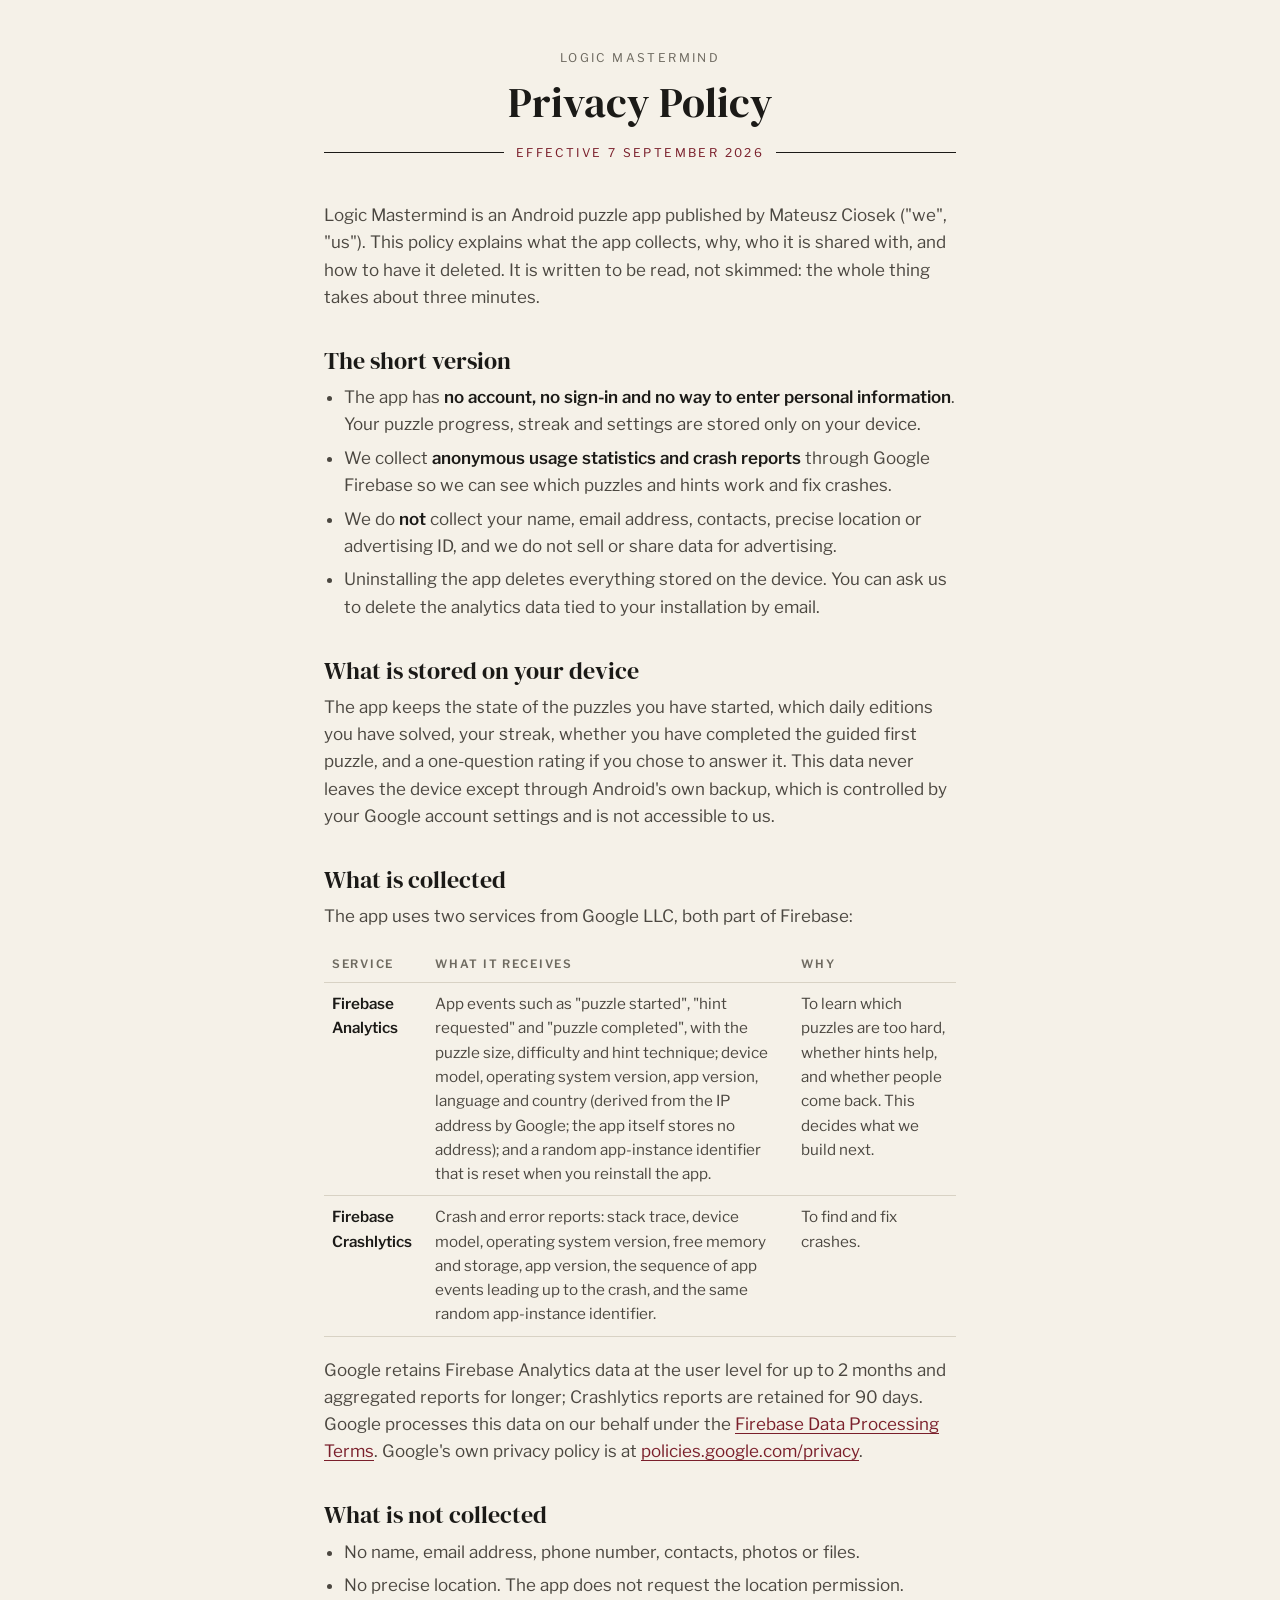
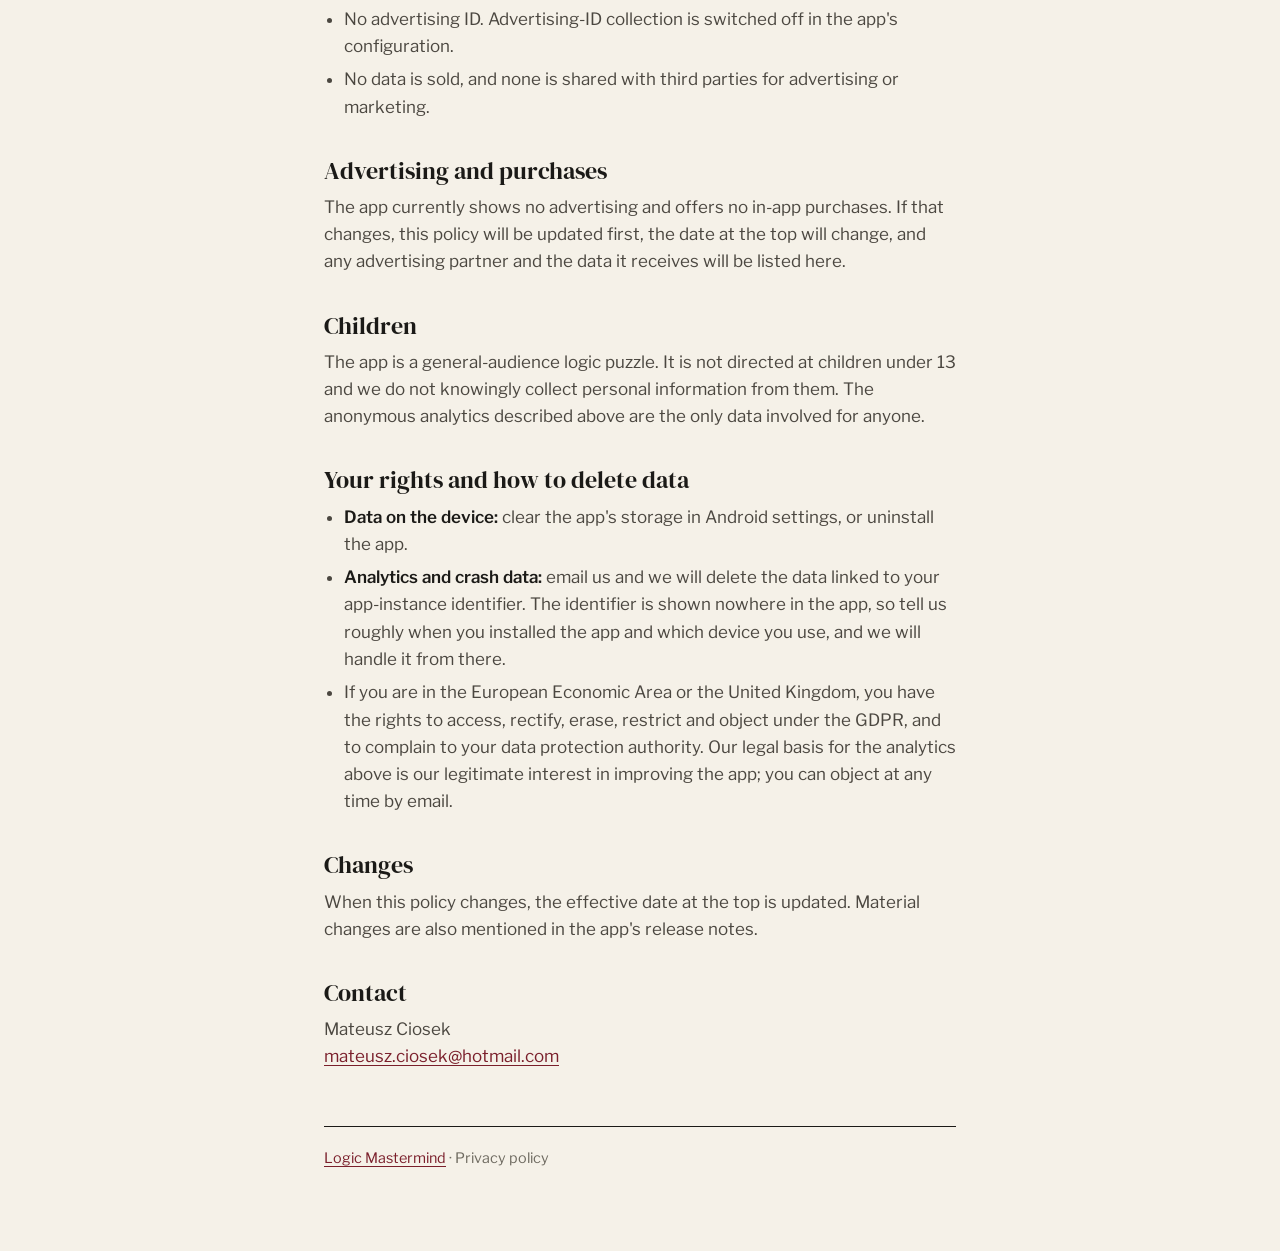
==== privacy/index.html @ 0b4f51cb "Landing page and privacy policy" ====
<!doctype html>
<html lang="en">
<head>
<meta charset="utf-8">
<meta name="viewport" content="width=device-width, initial-scale=1">
<title>Privacy Policy · Logic Mastermind</title>
<meta name="description" content="What the Logic Mastermind Android app collects, why, and how to have it deleted.">
<link rel="preconnect" href="https://fonts.googleapis.com">
<link rel="preconnect" href="https://fonts.gstatic.com" crossorigin>
<link href="https://fonts.googleapis.com/css2?family=DM+Serif+Display:ital@0;1&family=Libre+Franklin:wght@400;600&display=swap" rel="stylesheet">
<link rel="stylesheet" href="../style.css">
</head>
<body>
<main>
  <header>
    <p class="eyebrow">Logic Mastermind</p>
    <h1>Privacy Policy</h1>
    <p class="rule">Effective 7 September 2026</p>
  </header>

  <p>Logic Mastermind is an Android puzzle app published by Mateusz Ciosek ("we", "us"). This policy
  explains what the app collects, why, who it is shared with, and how to have it deleted. It is
  written to be read, not skimmed: the whole thing takes about three minutes.</p>

  <h2>The short version</h2>
  <ul>
    <li>The app has <strong>no account, no sign-in and no way to enter personal information</strong>.
      Your puzzle progress, streak and settings are stored only on your device.</li>
    <li>We collect <strong>anonymous usage statistics and crash reports</strong> through Google
      Firebase so we can see which puzzles and hints work and fix crashes.</li>
    <li>We do <strong>not</strong> collect your name, email address, contacts, precise location or
      advertising ID, and we do not sell or share data for advertising.</li>
    <li>Uninstalling the app deletes everything stored on the device. You can ask us to delete the
      analytics data tied to your installation by email.</li>
  </ul>

  <h2>What is stored on your device</h2>
  <p>The app keeps the state of the puzzles you have started, which daily editions you have solved,
  your streak, whether you have completed the guided first puzzle, and a one-question rating if you
  chose to answer it. This data never leaves the device except through Android's own backup, which
  is controlled by your Google account settings and is not accessible to us.</p>

  <h2>What is collected</h2>
  <p>The app uses two services from Google LLC, both part of Firebase:</p>
  <table>
    <thead><tr><th>Service</th><th>What it receives</th><th>Why</th></tr></thead>
    <tbody>
      <tr>
        <td><strong>Firebase Analytics</strong></td>
        <td>App events such as "puzzle started", "hint requested" and "puzzle completed", with the
          puzzle size, difficulty and hint technique; device model, operating system version, app
          version, language and country (derived from the IP address by Google; the app itself
          stores no address); and a random app-instance identifier that is reset when you
          reinstall the app.</td>
        <td>To learn which puzzles are too hard, whether hints help, and whether people come back.
          This decides what we build next.</td>
      </tr>
      <tr>
        <td><strong>Firebase Crashlytics</strong></td>
        <td>Crash and error reports: stack trace, device model, operating system version, free memory
          and storage, app version, the sequence of app events leading up to the crash, and the same
          random app-instance identifier.</td>
        <td>To find and fix crashes.</td>
      </tr>
    </tbody>
  </table>
  <p>Google retains Firebase Analytics data at the user level for up to 2 months and aggregated
  reports for longer; Crashlytics reports are retained for 90 days. Google processes this data on
  our behalf under the
  <a href="https://firebase.google.com/terms/data-processing-terms">Firebase Data Processing Terms</a>.
  Google's own privacy policy is at
  <a href="https://policies.google.com/privacy">policies.google.com/privacy</a>.</p>

  <h2>What is not collected</h2>
  <ul>
    <li>No name, email address, phone number, contacts, photos or files.</li>
    <li>No precise location. The app does not request the location permission.</li>
    <li>No advertising ID. Advertising-ID collection is switched off in the app's configuration.</li>
    <li>No data is sold, and none is shared with third parties for advertising or marketing.</li>
  </ul>

  <h2>Advertising and purchases</h2>
  <p>The app currently shows no advertising and offers no in-app purchases. If that changes, this
  policy will be updated first, the date at the top will change, and any advertising partner and the
  data it receives will be listed here.</p>

  <h2>Children</h2>
  <p>The app is a general-audience logic puzzle. It is not directed at children under 13 and we do
  not knowingly collect personal information from them. The anonymous analytics described above are
  the only data involved for anyone.</p>

  <h2>Your rights and how to delete data</h2>
  <ul>
    <li><strong>Data on the device:</strong> clear the app's storage in Android settings, or
      uninstall the app.</li>
    <li><strong>Analytics and crash data:</strong> email us and we will delete the data linked to
      your app-instance identifier. The identifier is shown nowhere in the app, so tell us roughly
      when you installed the app and which device you use, and we will handle it from there.</li>
    <li>If you are in the European Economic Area or the United Kingdom, you have the rights to
      access, rectify, erase, restrict and object under the GDPR, and to complain to your data
      protection authority. Our legal basis for the analytics above is our legitimate interest in
      improving the app; you can object at any time by email.</li>
  </ul>

  <h2>Changes</h2>
  <p>When this policy changes, the effective date at the top is updated. Material changes are also
  mentioned in the app's release notes.</p>

  <h2>Contact</h2>
  <p>Mateusz Ciosek<br>
  <a href="mailto:mateusz.ciosek@hotmail.com">mateusz.ciosek@hotmail.com</a></p>

  <footer>
    <a href="../">Logic Mastermind</a> · Privacy policy
  </footer>
</main>
</body>
</html>
---- style.css ----
:root {
  --paper: #F5F1E8; --cell: #FAF7F0; --ink: #1B1A17; --body: #4B4740; --muted: #6E6A60;
  --faint: #D8D2C4; --burgundy: #7A1F2B;
}
* { box-sizing: border-box; }
html { background: var(--paper); color-scheme: light; }
body {
  margin: 0; background: var(--paper); color: var(--body);
  font-family: "Libre Franklin", "Segoe UI", system-ui, sans-serif;
  font-size: 17px; line-height: 1.6;
}
main { max-width: 42rem; margin: 0 auto; padding: 3rem 1.25rem 5rem; }
header { text-align: center; margin-bottom: 2.5rem; }
.eyebrow {
  font-size: 0.75rem; letter-spacing: 0.2em; text-transform: uppercase; color: var(--muted);
  margin: 0 0 0.75rem;
}
h1, h2 {
  font-family: "DM Serif Display", Georgia, serif; font-weight: 400; color: var(--ink);
  line-height: 1.15; margin: 0;
}
h1 { font-size: 2.6rem; }
h2 { font-size: 1.5rem; margin: 2.25rem 0 0.6rem; }
.rule {
  display: flex; align-items: center; gap: 0.75rem; margin: 1rem 0 0;
  font-size: 0.75rem; letter-spacing: 0.2em; text-transform: uppercase; color: var(--burgundy);
}
.rule::before, .rule::after { content: ""; flex: 1; height: 1px; background: var(--ink); }
p { margin: 0 0 1rem; }
ul { padding-left: 1.25rem; margin: 0 0 1rem; }
li { margin-bottom: 0.4rem; }
a { color: var(--burgundy); text-decoration-thickness: 1px; text-underline-offset: 3px; }
strong { color: var(--ink); font-weight: 600; }
table { border-collapse: collapse; width: 100%; margin: 0 0 1.25rem; font-size: 0.95rem; }
th, td { text-align: left; vertical-align: top; padding: 0.55rem 0.5rem; border-bottom: 1px solid var(--faint); }
th { font-size: 0.72rem; letter-spacing: 0.15em; text-transform: uppercase; color: var(--muted); font-weight: 600; }
footer { margin-top: 3.5rem; padding-top: 1.25rem; border-top: 1px solid var(--ink); color: var(--muted); font-size: 0.9rem; }
.quiet { color: var(--muted); font-style: italic; }
@media (max-width: 480px) {
  h1 { font-size: 2.1rem; }
  table, thead, tbody, tr, th, td { display: block; }
  thead { display: none; }
  td { padding: 0.35rem 0; border: 0; }
  tr { border-bottom: 1px solid var(--faint); padding: 0.6rem 0; }
}
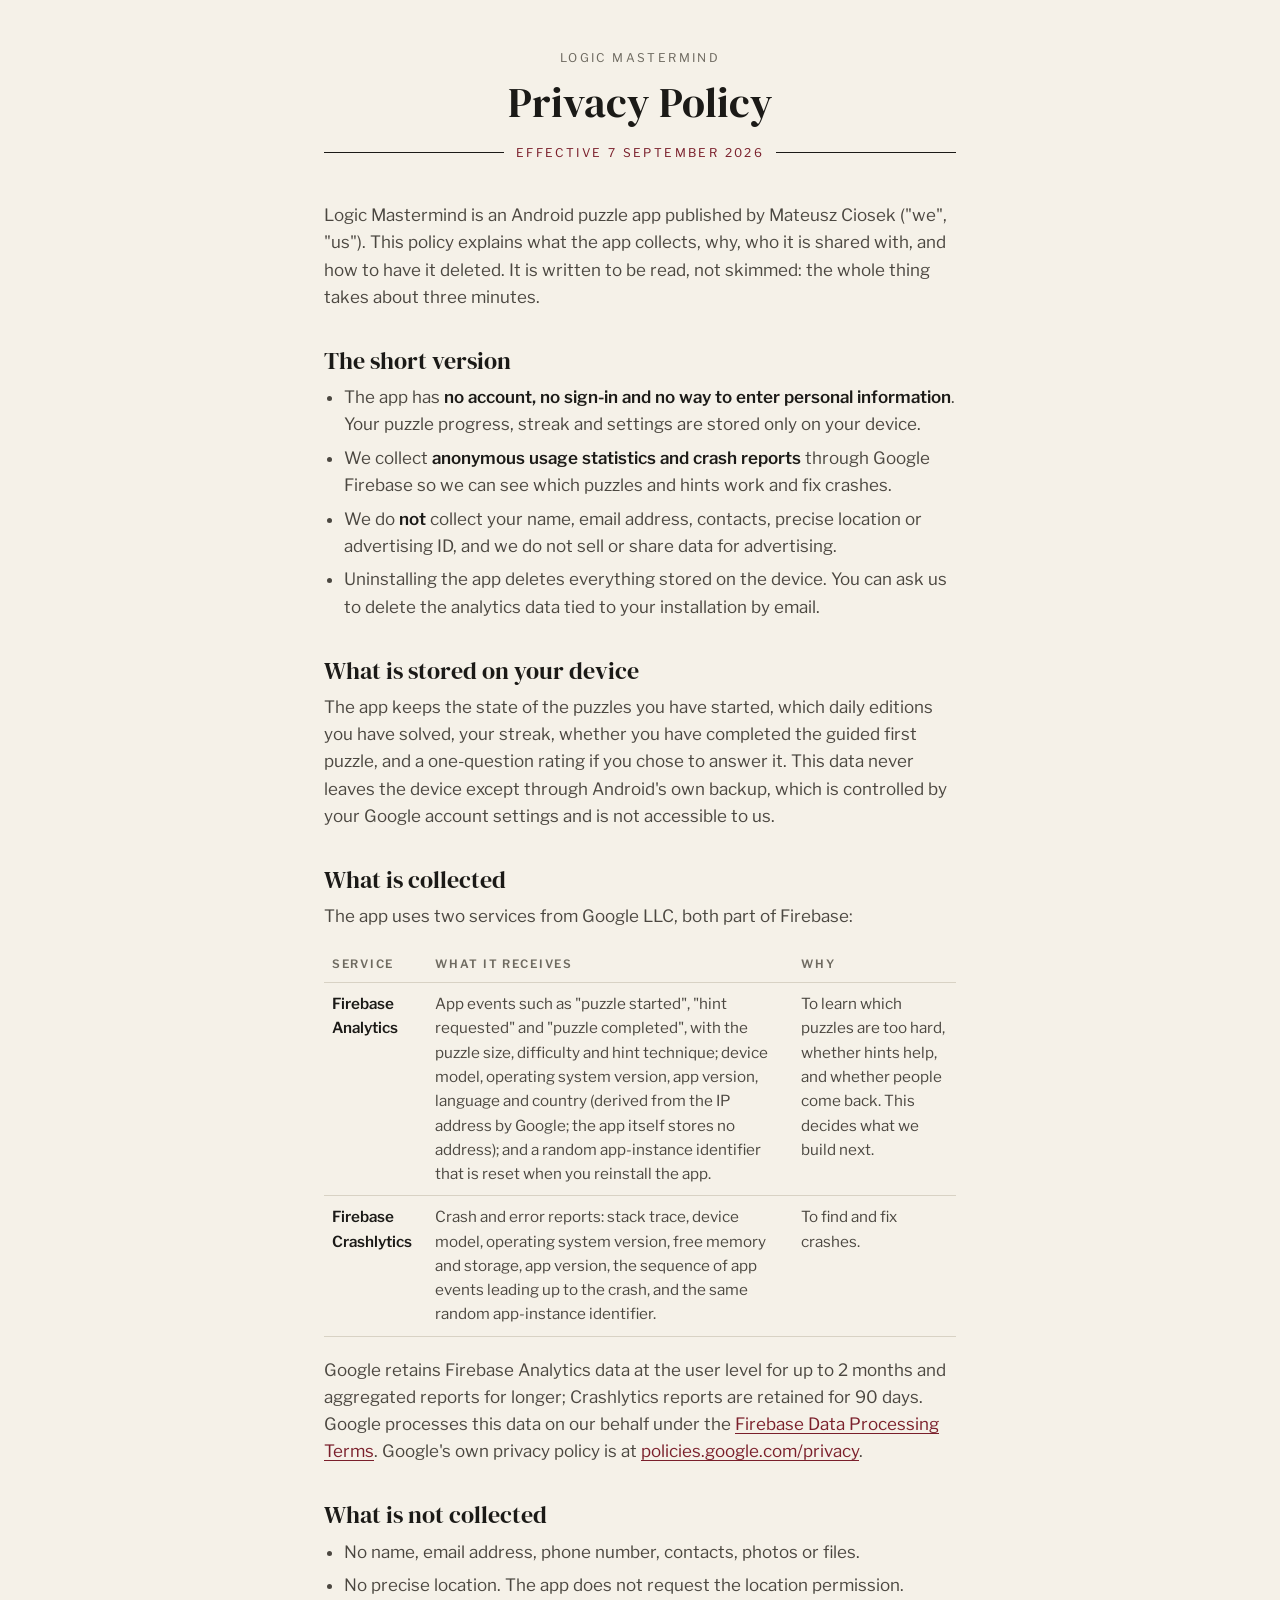
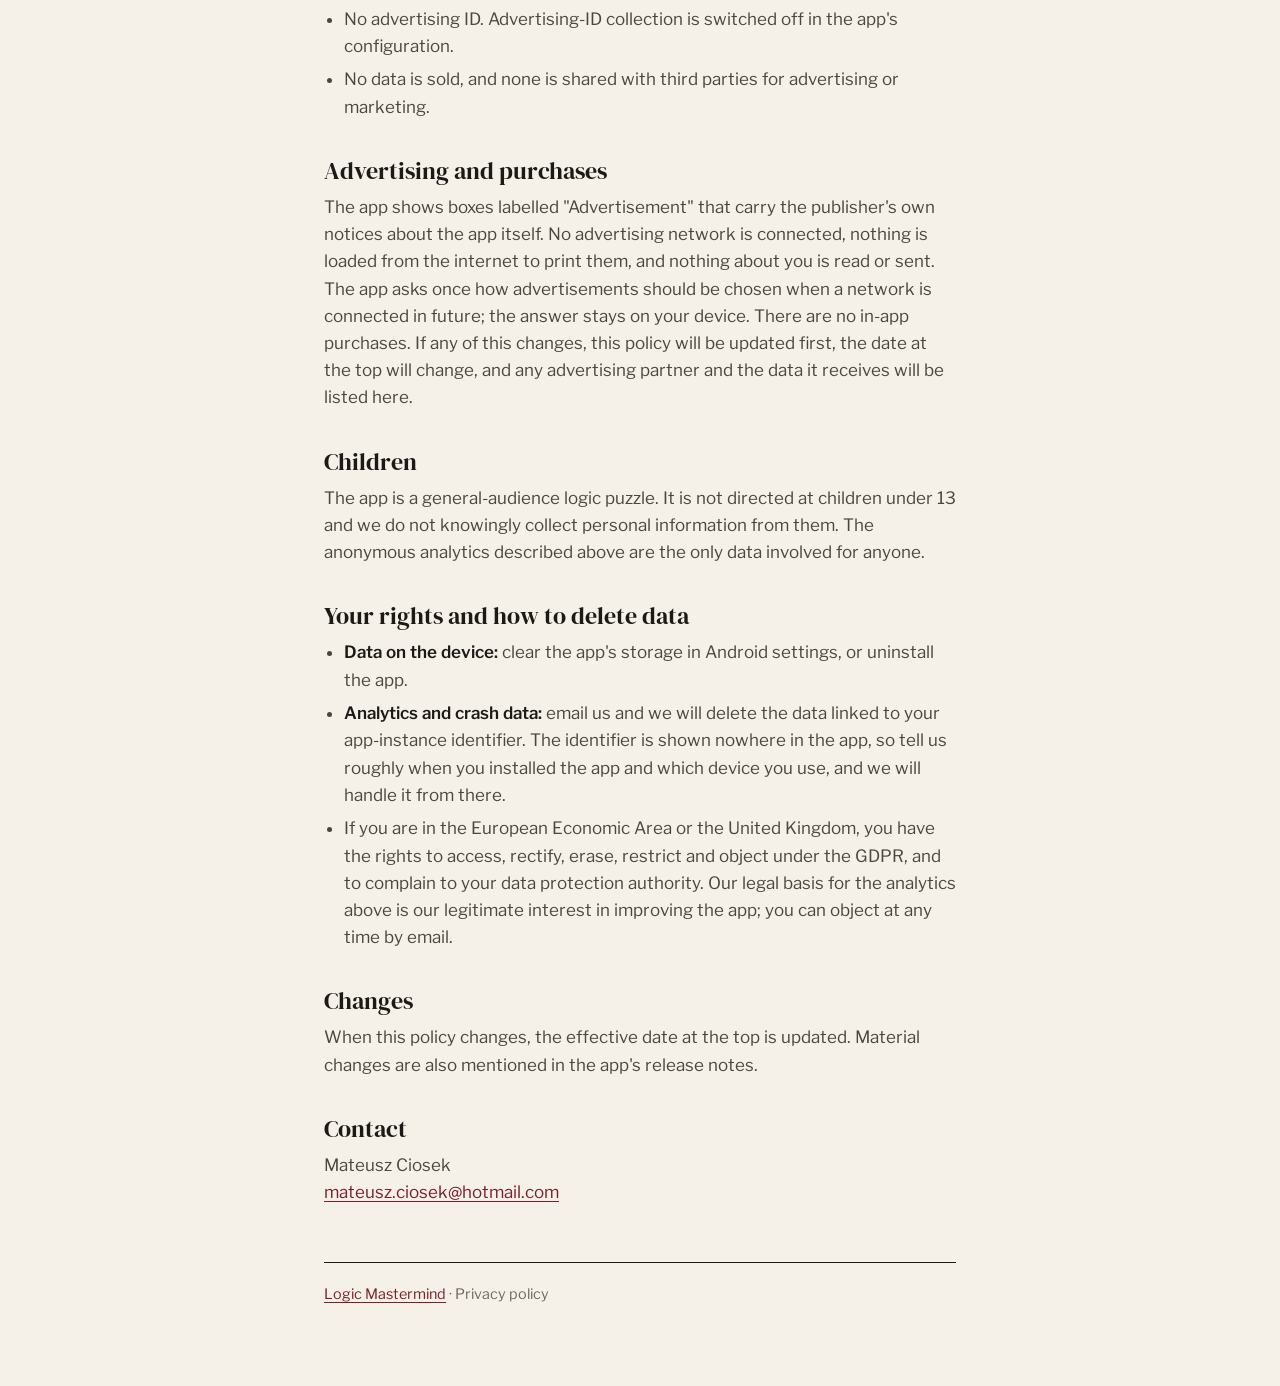
==== commit d84065b7: "Landing copy for eight papers and the weekend twist; policy explains the publisher's notices" ====
--- a/privacy/index.html
+++ b/privacy/index.html
@@ -80,7 +80,11 @@
   </ul>
 
   <h2>Advertising and purchases</h2>
-  <p>The app currently shows no advertising and offers no in-app purchases. If that changes, this
+  <p>The app shows boxes labelled "Advertisement" that carry the publisher's own notices about the
+  app itself. No advertising network is connected, nothing is loaded from the internet to print
+  them, and nothing about you is read or sent. The app asks once how advertisements should be
+  chosen when a network is connected in future; the answer stays on your device. There are no
+  in-app purchases. If any of this changes, this
   policy will be updated first, the date at the top will change, and any advertising partner and the
   data it receives will be listed here.</p>
 
